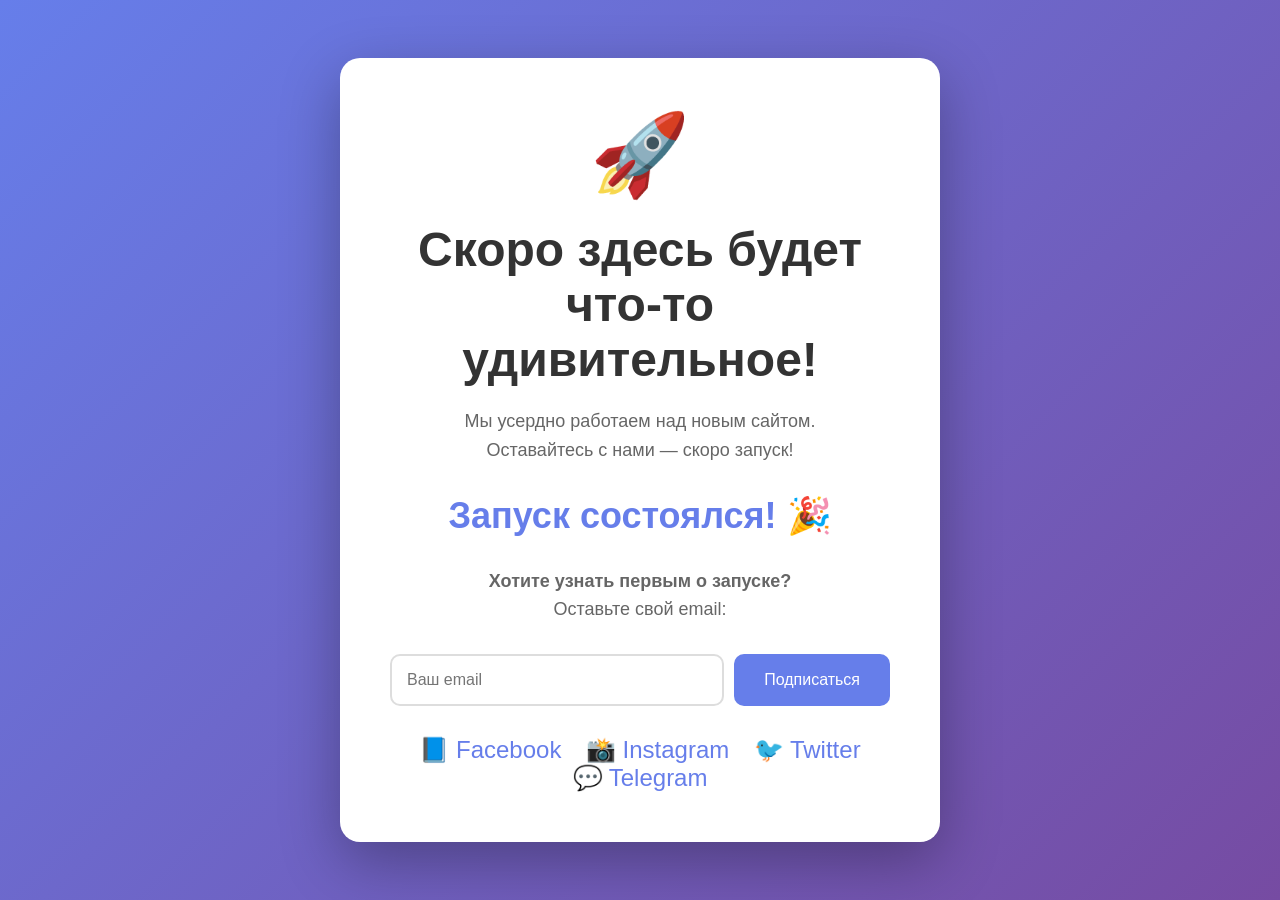
==== index.html @ 0d26ed1d "Add files via upload" ====
<!DOCTYPE html>
<html lang="ru">
<head>
    <meta charset="UTF-8">
    <meta name="viewport" content="width=device-width, initial-scale=1.0">
    <title>Скоро здесь будет сайт</title>
    <style>
        * {
            margin: 0;
            padding: 0;
            box-sizing: border-box;
        }
        
        body {
            font-family: Arial, sans-serif;
            background: linear-gradient(135deg, #667eea 0%, #764ba2 100%);
            min-height: 100vh;
            display: flex;
            justify-content: center;
            align-items: center;
            padding: 20px;
        }
        
        .container {
            background: white;
            border-radius: 20px;
            padding: 50px;
            text-align: center;
            max-width: 600px;
            box-shadow: 0 20px 60px rgba(0,0,0,0.3);
        }
        
        h1 {
            font-size: 48px;
            color: #333;
            margin-bottom: 20px;
        }
        
        .emoji {
            font-size: 80px;
            margin-bottom: 20px;
        }
        
        p {
            font-size: 18px;
            color: #666;
            line-height: 1.6;
            margin-bottom: 30px;
        }
        
        .countdown {
            font-size: 36px;
            font-weight: bold;
            color: #667eea;
            margin: 30px 0;
        }
        
        .input-group {
            display: flex;
            gap: 10px;
            margin-bottom: 20px;
        }
        
        input {
            flex: 1;
            padding: 15px;
            border: 2px solid #ddd;
            border-radius: 10px;
            font-size: 16px;
        }
        
        button {
            background: #667eea;
            color: white;
            border: none;
            padding: 15px 30px;
            border-radius: 10px;
            font-size: 16px;
            cursor: pointer;
            transition: transform 0.3s;
        }
        
        button:hover {
            transform: scale(1.05);
            background: #5a67d8;
        }
        
        .social-links {
            margin-top: 30px;
        }
        
        .social-links a {
            color: #667eea;
            text-decoration: none;
            margin: 0 10px;
            font-size: 24px;
        }
        
        .social-links a:hover {
            color: #764ba2;
        }
        
        @media (max-width: 600px) {
            .container {
                padding: 30px;
            }
            
            h1 {
                font-size: 32px;
            }
            
            .input-group {
                flex-direction: column;
            }
        }
    </style>
</head>
<body>
    <div class="container">
        <div class="emoji">
            🚀
        </div>
        
        <h1>
            Скоро здесь будет<br>
            что-то удивительное!
        </h1>
        
        <p>
            Мы усердно работаем над новым сайтом.<br>
            Оставайтесь с нами — скоро запуск!
        </p>
        
        <div class="countdown" id="countdown"></div>
        
        <p>
            <strong>Хотите узнать первым о запуске?</strong><br>
            Оставьте свой email:
        </p>
        
        <div class="input-group">
            <input type="email" id="email" placeholder="Ваш email">
            <button onclick="subscribe()">Подписаться</button>
        </div>
        
        <div class="social-links">
            <a href="#">📘 Facebook</a>
            <a href="#">📸 Instagram</a>
            <a href="#">🐦 Twitter</a>
            <a href="#">💬 Telegram</a>
        </div>
    </div>
    
    <script>
        // Таймер обратного отсчета (до Нового года или укажите свою дату)
        function updateCountdown() {
            // Укажите свою дату запуска (год, месяц (0-11), день)
            const launchDate = new Date(2025, 0, 1); // 1 января 2025
            const now = new Date();
            const diff = launchDate - now;
            
            if (diff <= 0) {
                document.getElementById('countdown').innerHTML = "Запуск состоялся! 🎉";
                return;
            }
            
            const days = Math.floor(diff / (1000 * 60 * 60 * 24));
            const hours = Math.floor((diff % (86400000)) / 3600000);
            const minutes = Math.floor((diff % 3600000) / 60000);
            const seconds = Math.floor((diff % 60000) / 1000);
            
            document.getElementById('countdown').innerHTML = 
                `${days}д ${hours}ч ${minutes}м ${seconds}с`;
        }
        
        updateCountdown();
        setInterval(updateCountdown, 1000);
        
        // Функция подписки (пока просто показывает сообщение)
        function subscribe() {
            const email = document.getElementById('email').value;
            
            if (!email) {
                alert('Пожалуйста, введите email');
                return;
            }
            
            if (!email.includes('@')) {
                alert('Введите корректный email');
                return;
            }
            
            // Здесь вы можете добавить отправку на ваш email или в базу данных
            alert(`Спасибо за подписку, ${email}! Мы сообщим вам о запуске.`);
            document.getElementById('email').value = '';
        }
        
        // Добавляем обработчик Enter в поле email
        document.getElementById('email').addEventListener('keypress', function(e) {
            if (e.key === 'Enter') {
                subscribe();
            }
        });
    </script>
</body>
</html>
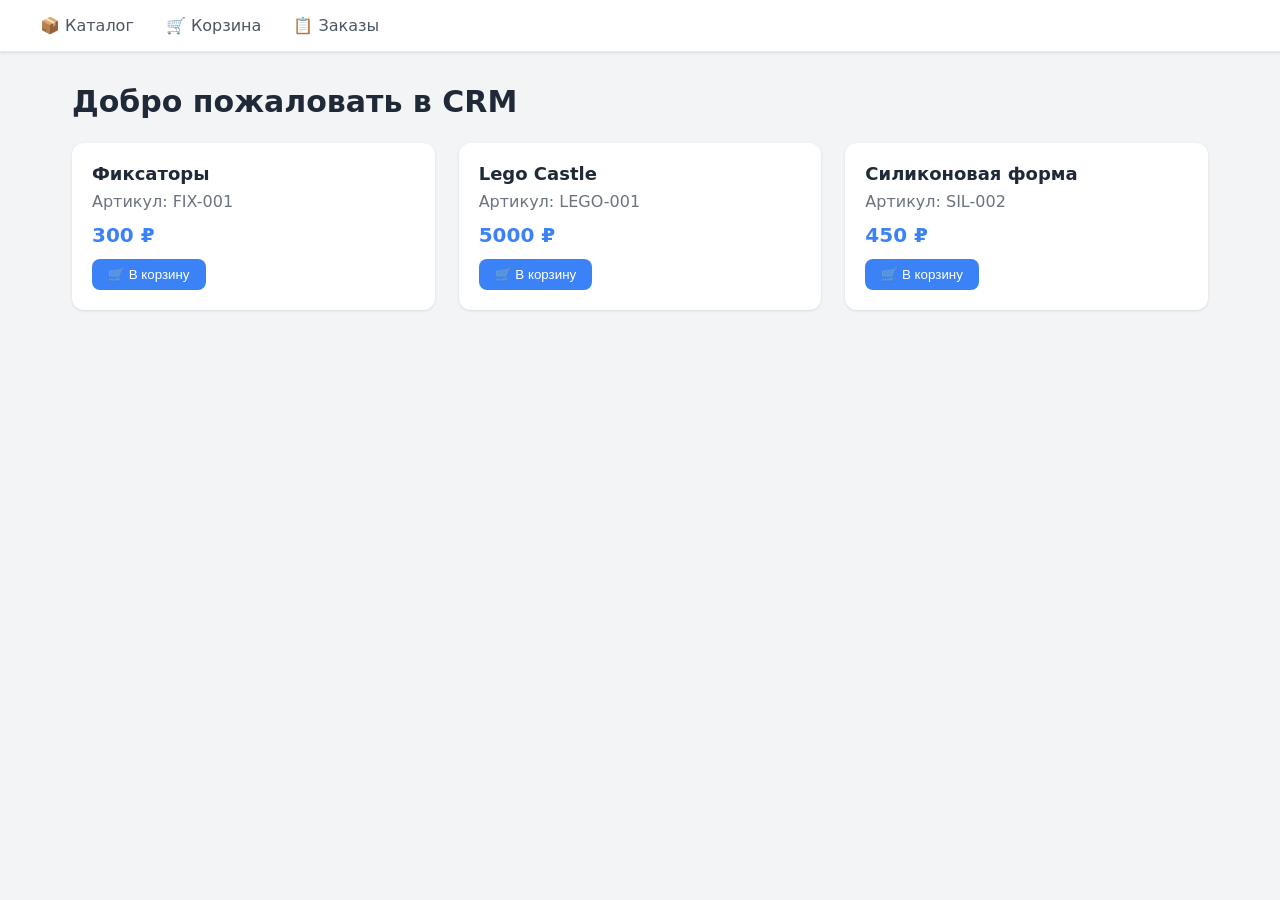
==== commit 5f1b05e3: "add tests tree" ====
--- a/index.html
+++ b/index.html
@@ -3,204 +3,13 @@
 <head>
     <meta charset="UTF-8">
     <meta name="viewport" content="width=device-width, initial-scale=1.0">
-    <title>Скоро здесь будет сайт</title>
-    <style>
-        * {
-            margin: 0;
-            padding: 0;
-            box-sizing: border-box;
-        }
-        
-        body {
-            font-family: Arial, sans-serif;
-            background: linear-gradient(135deg, #667eea 0%, #764ba2 100%);
-            min-height: 100vh;
-            display: flex;
-            justify-content: center;
-            align-items: center;
-            padding: 20px;
-        }
-        
-        .container {
-            background: white;
-            border-radius: 20px;
-            padding: 50px;
-            text-align: center;
-            max-width: 600px;
-            box-shadow: 0 20px 60px rgba(0,0,0,0.3);
-        }
-        
-        h1 {
-            font-size: 48px;
-            color: #333;
-            margin-bottom: 20px;
-        }
-        
-        .emoji {
-            font-size: 80px;
-            margin-bottom: 20px;
-        }
-        
-        p {
-            font-size: 18px;
-            color: #666;
-            line-height: 1.6;
-            margin-bottom: 30px;
-        }
-        
-        .countdown {
-            font-size: 36px;
-            font-weight: bold;
-            color: #667eea;
-            margin: 30px 0;
-        }
-        
-        .input-group {
-            display: flex;
-            gap: 10px;
-            margin-bottom: 20px;
-        }
-        
-        input {
-            flex: 1;
-            padding: 15px;
-            border: 2px solid #ddd;
-            border-radius: 10px;
-            font-size: 16px;
-        }
-        
-        button {
-            background: #667eea;
-            color: white;
-            border: none;
-            padding: 15px 30px;
-            border-radius: 10px;
-            font-size: 16px;
-            cursor: pointer;
-            transition: transform 0.3s;
-        }
-        
-        button:hover {
-            transform: scale(1.05);
-            background: #5a67d8;
-        }
-        
-        .social-links {
-            margin-top: 30px;
-        }
-        
-        .social-links a {
-            color: #667eea;
-            text-decoration: none;
-            margin: 0 10px;
-            font-size: 24px;
-        }
-        
-        .social-links a:hover {
-            color: #764ba2;
-        }
-        
-        @media (max-width: 600px) {
-            .container {
-                padding: 30px;
-            }
-            
-            h1 {
-                font-size: 32px;
-            }
-            
-            .input-group {
-                flex-direction: column;
-            }
-        }
-    </style>
+    <title>CRM Учёт товаров</title>
+    <link rel="stylesheet" href="css/main.css">
 </head>
 <body>
-    <div class="container">
-        <div class="emoji">
-            🚀
-        </div>
-        
-        <h1>
-            Скоро здесь будет<br>
-            что-то удивительное!
-        </h1>
-        
-        <p>
-            Мы усердно работаем над новым сайтом.<br>
-            Оставайтесь с нами — скоро запуск!
-        </p>
-        
-        <div class="countdown" id="countdown"></div>
-        
-        <p>
-            <strong>Хотите узнать первым о запуске?</strong><br>
-            Оставьте свой email:
-        </p>
-        
-        <div class="input-group">
-            <input type="email" id="email" placeholder="Ваш email">
-            <button onclick="subscribe()">Подписаться</button>
-        </div>
-        
-        <div class="social-links">
-            <a href="#">📘 Facebook</a>
-            <a href="#">📸 Instagram</a>
-            <a href="#">🐦 Twitter</a>
-            <a href="#">💬 Telegram</a>
-        </div>
-    </div>
+    <div id="app"></div>
     
-    <script>
-        // Таймер обратного отсчета (до Нового года или укажите свою дату)
-        function updateCountdown() {
-            // Укажите свою дату запуска (год, месяц (0-11), день)
-            const launchDate = new Date(2025, 0, 1); // 1 января 2025
-            const now = new Date();
-            const diff = launchDate - now;
-            
-            if (diff <= 0) {
-                document.getElementById('countdown').innerHTML = "Запуск состоялся! 🎉";
-                return;
-            }
-            
-            const days = Math.floor(diff / (1000 * 60 * 60 * 24));
-            const hours = Math.floor((diff % (86400000)) / 3600000);
-            const minutes = Math.floor((diff % 3600000) / 60000);
-            const seconds = Math.floor((diff % 60000) / 1000);
-            
-            document.getElementById('countdown').innerHTML = 
-                `${days}д ${hours}ч ${minutes}м ${seconds}с`;
-        }
-        
-        updateCountdown();
-        setInterval(updateCountdown, 1000);
-        
-        // Функция подписки (пока просто показывает сообщение)
-        function subscribe() {
-            const email = document.getElementById('email').value;
-            
-            if (!email) {
-                alert('Пожалуйста, введите email');
-                return;
-            }
-            
-            if (!email.includes('@')) {
-                alert('Введите корректный email');
-                return;
-            }
-            
-            // Здесь вы можете добавить отправку на ваш email или в базу данных
-            alert(`Спасибо за подписку, ${email}! Мы сообщим вам о запуске.`);
-            document.getElementById('email').value = '';
-        }
-        
-        // Добавляем обработчик Enter в поле email
-        document.getElementById('email').addEventListener('keypress', function(e) {
-            if (e.key === 'Enter') {
-                subscribe();
-            }
-        });
-    </script>
+    <!-- Подключаем главный модуль -->
+    <script type="module" src="js/app.js"></script>
 </body>
 </html>
--- a/css/main.css
+++ b/css/main.css
@@ -0,0 +1,109 @@
+* {
+    margin: 0;
+    padding: 0;
+    box-sizing: border-box;
+}
+
+body {
+    font-family: system-ui, -apple-system, 'Segoe UI', Roboto, Arial, sans-serif;
+    background: #f3f4f6;
+    color: #1f2937;
+}
+
+header {
+    background: white;
+    border-bottom: 1px solid #e5e7eb;
+    padding: 1rem 2rem;
+    box-shadow: 0 1px 3px rgba(0,0,0,0.1);
+}
+
+nav {
+    max-width: 1200px;
+    margin: 0 auto;
+    display: flex;
+    gap: 2rem;
+}
+
+nav a {
+    color: #4b5563;
+    text-decoration: none;
+    font-weight: 500;
+    cursor: pointer;
+    transition: color 0.2s;
+}
+
+nav a:hover {
+    color: #3b82f6;
+}
+
+main {
+    max-width: 1200px;
+    margin: 2rem auto;
+    padding: 0 2rem;
+}
+
+h1 {
+    margin-bottom: 1.5rem;
+    font-size: 1.875rem;
+}
+
+.products-grid {
+    display: grid;
+    grid-template-columns: repeat(auto-fill, minmax(280px, 1fr));
+    gap: 1.5rem;
+}
+
+.product-card {
+    background: white;
+    border-radius: 12px;
+    padding: 1.25rem;
+    box-shadow: 0 1px 3px rgba(0,0,0,0.1);
+    transition: transform 0.2s, box-shadow 0.2s;
+}
+
+.product-card:hover {
+    transform: translateY(-2px);
+    box-shadow: 0 4px 6px rgba(0,0,0,0.1);
+}
+
+.product-card h3 {
+    margin-bottom: 0.5rem;
+    font-size: 1.125rem;
+}
+
+.product-card p {
+    color: #6b7280;
+    margin-bottom: 0.5rem;
+}
+
+.product-card .price {
+    font-size: 1.25rem;
+    font-weight: bold;
+    color: #3b82f6;
+    margin: 0.75rem 0;
+}
+
+button {
+    background: #3b82f6;
+    color: white;
+    border: none;
+    padding: 0.5rem 1rem;
+    border-radius: 8px;
+    cursor: pointer;
+    font-weight: 500;
+    transition: background 0.2s;
+}
+
+button:hover {
+    background: #2563eb;
+}
+
+.cart-item {
+    background: white;
+    border-radius: 8px;
+    padding: 1rem;
+    margin-bottom: 0.5rem;
+    display: flex;
+    justify-content: space-between;
+    align-items: center;
+}
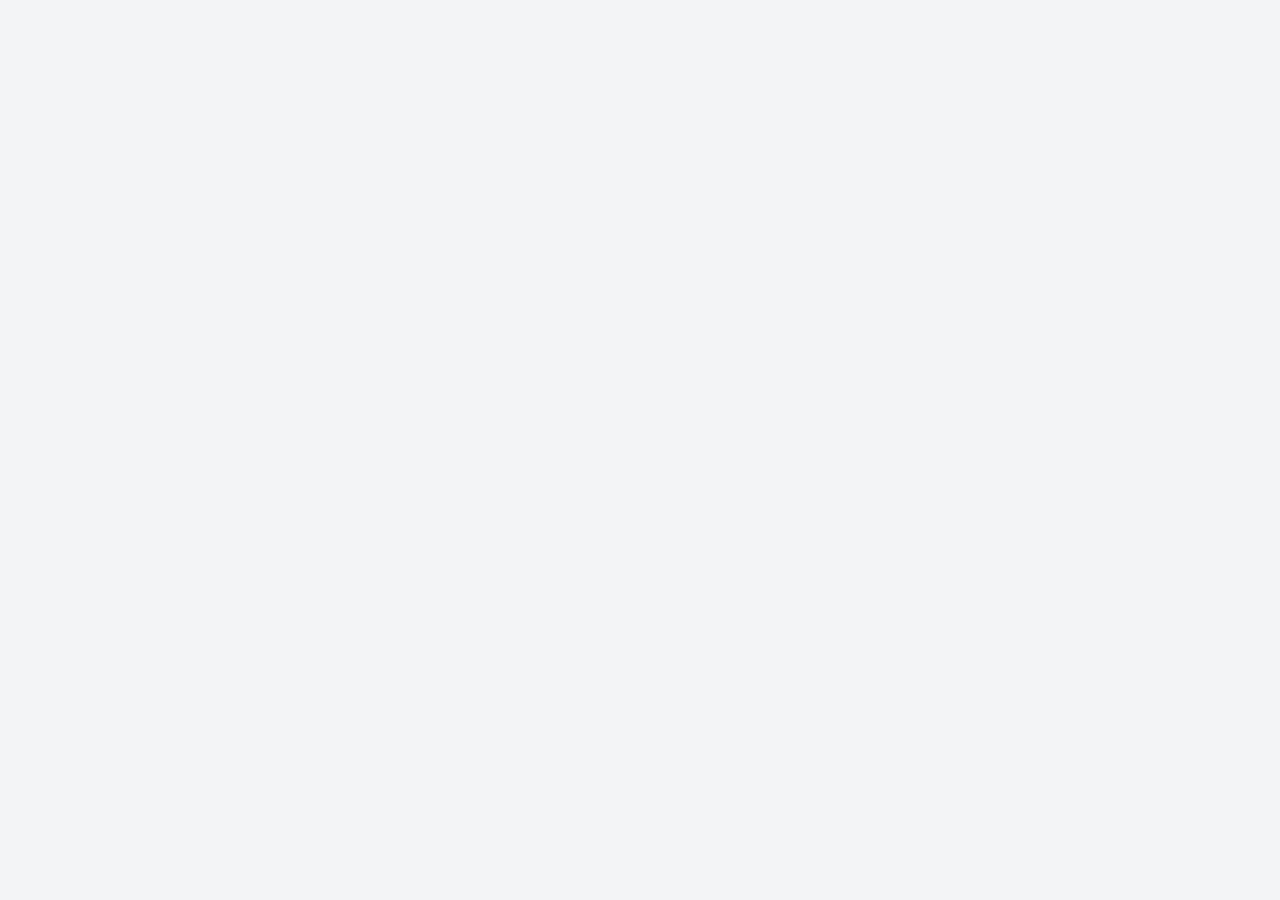
==== commit d08068ce: "step 2 connect to db" ====
--- a/index.html
+++ b/index.html
@@ -5,11 +5,12 @@
     <meta name="viewport" content="width=device-width, initial-scale=1.0">
     <title>CRM Учёт товаров</title>
     <link rel="stylesheet" href="css/main.css">
+    <!-- Supabase SDK -->
+    <script src="https://cdn.jsdelivr.net/npm/@supabase/supabase-js@2"></script>
 </head>
 <body>
     <div id="app"></div>
     
-    <!-- Подключаем главный модуль -->
     <script type="module" src="js/app.js"></script>
 </body>
 </html>
